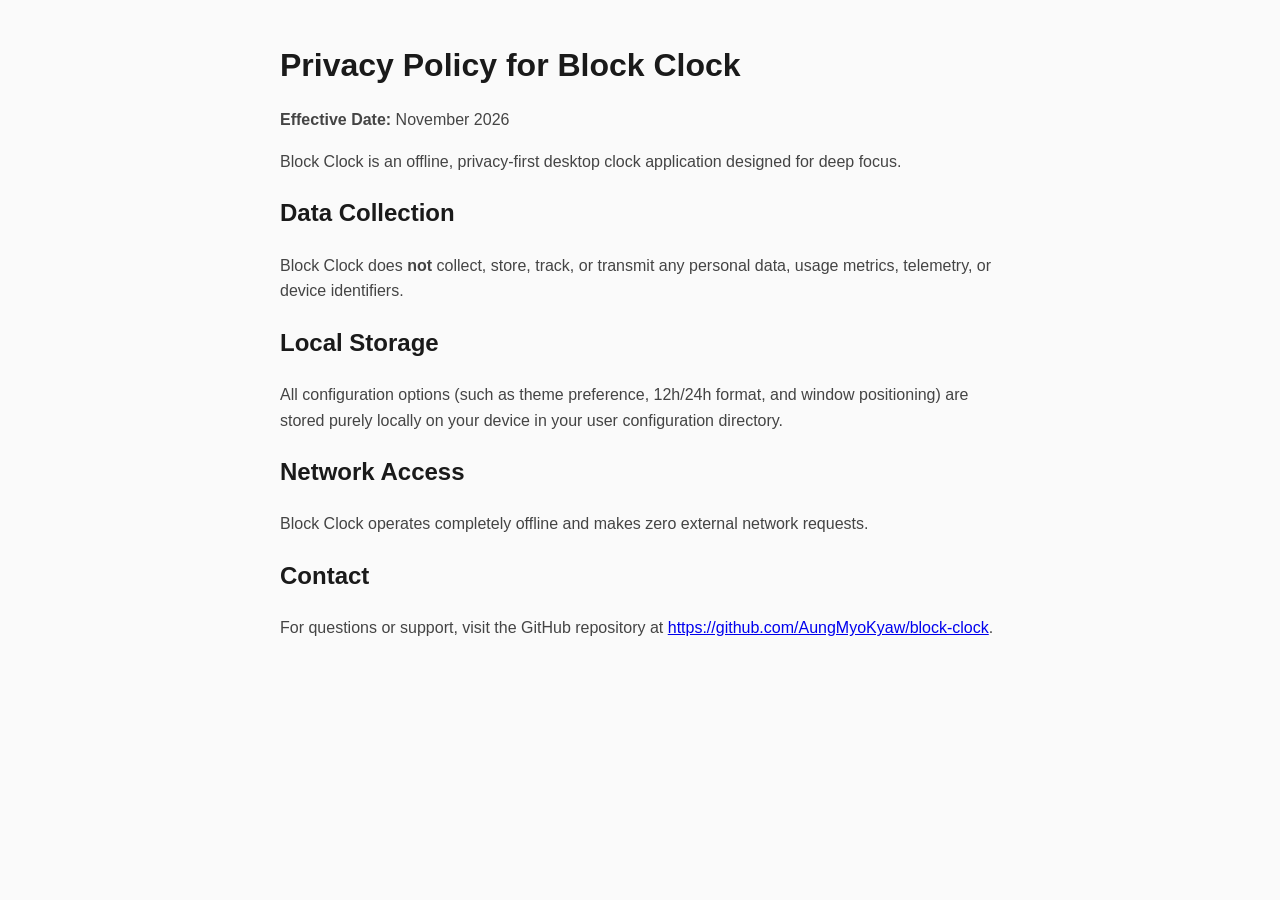
==== site/privacy.html @ 9a65d463 "docs: add privacy policy page" ====
<!DOCTYPE html>
<html lang="en">
<head>
  <meta charset="UTF-8">
  <meta name="viewport" content="width=device-width, initial-scale=1.0">
  <title>Block Clock — Privacy Policy</title>
  <style>
    body {
      font-family: -apple-system, BlinkMacSystemFont, "Segoe UI", Roboto, sans-serif;
      line-height: 1.6;
      max-width: 720px;
      margin: 40px auto;
      padding: 0 20px;
      color: #1a1a1a;
      background: #fafafa;
    }
    h1 { font-size: 2rem; margin-bottom: 0.5rem; }
    p { margin-bottom: 1rem; color: #444; }
  </style>
</head>
<body>
  <h1>Privacy Policy for Block Clock</h1>
  <p><strong>Effective Date:</strong> November 2026</p>
  <p>Block Clock is an offline, privacy-first desktop clock application designed for deep focus.</p>
  <h2>Data Collection</h2>
  <p>Block Clock does <strong>not</strong> collect, store, track, or transmit any personal data, usage metrics, telemetry, or device identifiers.</p>
  <h2>Local Storage</h2>
  <p>All configuration options (such as theme preference, 12h/24h format, and window positioning) are stored purely locally on your device in your user configuration directory.</p>
  <h2>Network Access</h2>
  <p>Block Clock operates completely offline and makes zero external network requests.</p>
  <h2>Contact</h2>
  <p>For questions or support, visit the GitHub repository at <a href="https://github.com/AungMyoKyaw/block-clock">https://github.com/AungMyoKyaw/block-clock</a>.</p>
</body>
</html>
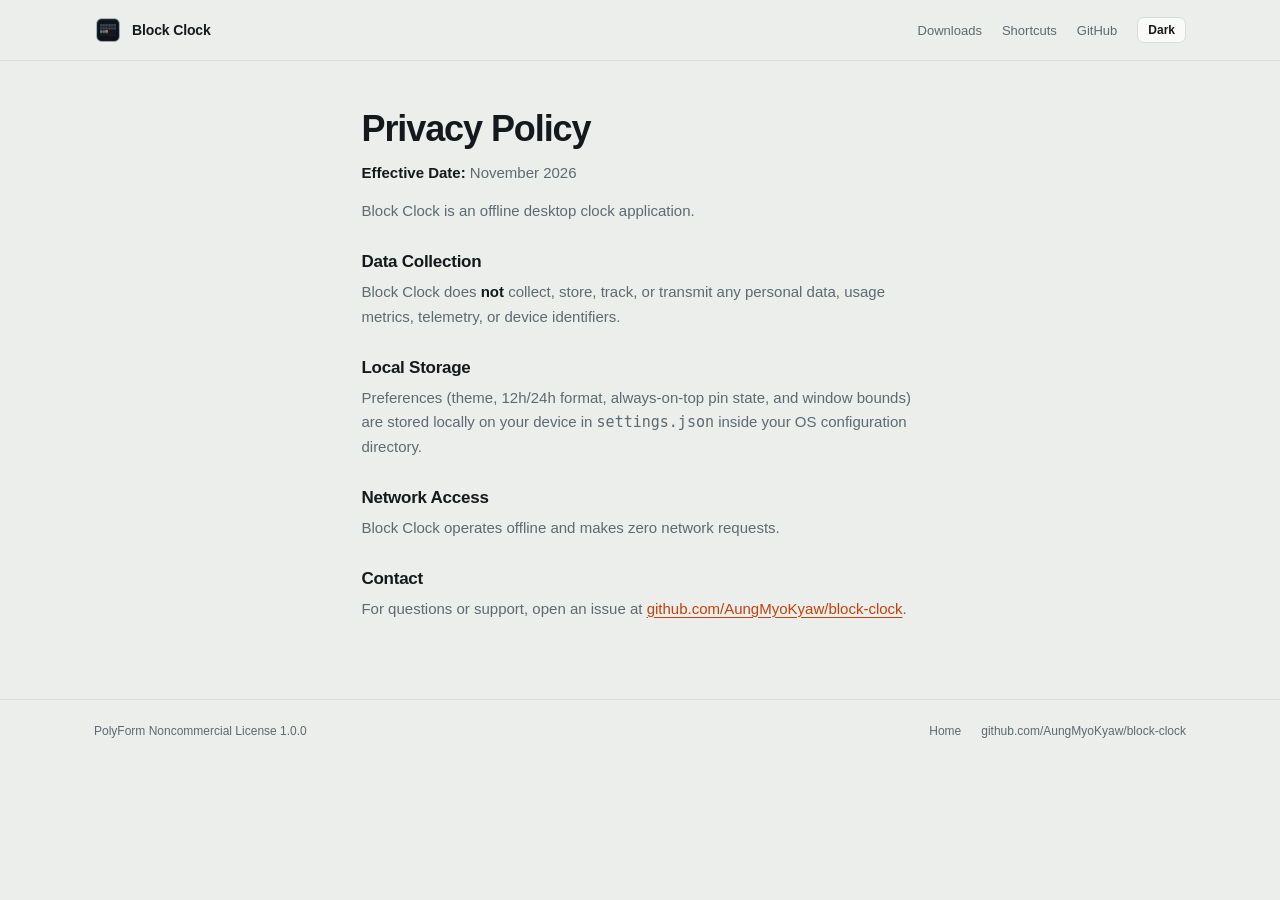
==== commit 9ec6114f: "style(human-craft): ui ux and microcopy" ====
--- a/site/privacy.html
+++ b/site/privacy.html
@@ -1,34 +1,57 @@
-<!DOCTYPE html>
+<!doctype html>
 <html lang="en">
 <head>
-  <meta charset="UTF-8">
-  <meta name="viewport" content="width=device-width, initial-scale=1.0">
-  <title>Block Clock — Privacy Policy</title>
-  <style>
-    body {
-      font-family: -apple-system, BlinkMacSystemFont, "Segoe UI", Roboto, sans-serif;
-      line-height: 1.6;
-      max-width: 720px;
-      margin: 40px auto;
-      padding: 0 20px;
-      color: #1a1a1a;
-      background: #fafafa;
-    }
-    h1 { font-size: 2rem; margin-bottom: 0.5rem; }
-    p { margin-bottom: 1rem; color: #444; }
-  </style>
+  <meta charset="utf-8" />
+  <meta name="viewport" content="width=device-width, initial-scale=1" />
+  <title>Privacy Policy — Block Clock</title>
+  <meta name="description" content="Block Clock operates completely offline with zero telemetry or network requests." />
+  <link rel="icon" type="image/png" href="assets/app-icon.png" />
+  <link rel="stylesheet" href="styles.css" />
 </head>
 <body>
-  <h1>Privacy Policy for Block Clock</h1>
-  <p><strong>Effective Date:</strong> November 2026</p>
-  <p>Block Clock is an offline, privacy-first desktop clock application designed for deep focus.</p>
-  <h2>Data Collection</h2>
-  <p>Block Clock does <strong>not</strong> collect, store, track, or transmit any personal data, usage metrics, telemetry, or device identifiers.</p>
-  <h2>Local Storage</h2>
-  <p>All configuration options (such as theme preference, 12h/24h format, and window positioning) are stored purely locally on your device in your user configuration directory.</p>
-  <h2>Network Access</h2>
-  <p>Block Clock operates completely offline and makes zero external network requests.</p>
-  <h2>Contact</h2>
-  <p>For questions or support, visit the GitHub repository at <a href="https://github.com/AungMyoKyaw/block-clock">https://github.com/AungMyoKyaw/block-clock</a>.</p>
+  <header class="topbar">
+    <div class="container topbar-inner">
+      <a class="brand" href="index.html">
+        <img src="assets/app-icon.png" width="28" height="28" alt="" />
+        <span>Block Clock</span>
+      </a>
+      <nav class="nav" aria-label="Primary">
+        <a href="index.html#downloads">Downloads</a>
+        <a href="index.html#shortcuts">Shortcuts</a>
+        <a href="https://github.com/AungMyoKyaw/block-clock" target="_blank" rel="noreferrer">GitHub</a>
+        <button id="theme-toggle" class="icon-toggle" type="button" aria-label="Toggle color theme">Theme</button>
+      </nav>
+    </div>
+  </header>
+
+  <main class="container prose">
+    <h1>Privacy Policy</h1>
+    <p><strong>Effective Date:</strong> November 2026</p>
+    <p>Block Clock is an offline desktop clock application.</p>
+
+    <h2>Data Collection</h2>
+    <p>Block Clock does <strong>not</strong> collect, store, track, or transmit any personal data, usage metrics, telemetry, or device identifiers.</p>
+
+    <h2>Local Storage</h2>
+    <p>Preferences (theme, 12h/24h format, always-on-top pin state, and window bounds) are stored locally on your device in <code>settings.json</code> inside your OS configuration directory.</p>
+
+    <h2>Network Access</h2>
+    <p>Block Clock operates offline and makes zero network requests.</p>
+
+    <h2>Contact</h2>
+    <p>For questions or support, open an issue at <a href="https://github.com/AungMyoKyaw/block-clock" target="_blank" rel="noreferrer">github.com/AungMyoKyaw/block-clock</a>.</p>
+  </main>
+
+  <footer class="footer">
+    <div class="container footer-inner">
+      <span>PolyForm Noncommercial License 1.0.0</span>
+      <div class="footer-links">
+        <a href="index.html">Home</a>
+        <a href="https://github.com/AungMyoKyaw/block-clock" target="_blank" rel="noreferrer">github.com/AungMyoKyaw/block-clock</a>
+      </div>
+    </div>
+  </footer>
+
+  <script src="app.js"></script>
 </body>
 </html>
--- a/site/styles.css
+++ b/site/styles.css
@@ -0,0 +1,710 @@
+:root {
+  --bg: #eceeeb;
+  --surface: #fafbf8;
+  --future: #ffffff;
+  --grid: #d7dcde;
+  --grid-strong: #b9c2c5;
+  --past-day: #c5ced3;
+  --current-hour: #809cb0;
+  --now: #c2410c;
+  --now-ring: #a95500;
+  --btn-primary-text: #ffffff;
+  --text: #16191c;
+  --text-muted: #5e6970;
+  --text-faint: #4f5860;
+}
+
+@media (prefers-color-scheme: dark) {
+  :root:not([data-theme="light"]) {
+    --bg: #0b0e12;
+    --surface: #0f1419;
+    --future: #151a20;
+    --grid: #29313a;
+    --grid-strong: #424d58;
+    --past-day: #3c4854;
+    --current-hour: #66839a;
+    --now: #fb923c;
+    --now-ring: #f5b942;
+    --btn-primary-text: #0b0e12;
+    --text: #f4f7f9;
+    --text-muted: #909ca8;
+    --text-faint: #7d8996;
+  }
+}
+
+:root[data-theme="dark"] {
+  --bg: #0b0e12;
+  --surface: #0f1419;
+  --future: #151a20;
+  --grid: #29313a;
+  --grid-strong: #424d58;
+  --past-day: #3c4854;
+  --current-hour: #66839a;
+  --now: #fb923c;
+  --now-ring: #f5b942;
+  --btn-primary-text: #0b0e12;
+  --text: #f4f7f9;
+  --text-muted: #909ca8;
+  --text-faint: #7d8996;
+}
+
+* { box-sizing: border-box; }
+
+html, body {
+  margin: 0;
+  padding: 0;
+  background: var(--bg);
+  color: var(--text);
+  font-family: -apple-system, BlinkMacSystemFont, "SF Pro Text", "Segoe UI", Roboto, Helvetica, Arial, sans-serif;
+  font-feature-settings: "tnum" 1;
+  font-variant-numeric: tabular-nums;
+  -webkit-font-smoothing: antialiased;
+}
+
+a {
+  color: inherit;
+  text-decoration: none;
+}
+
+::selection {
+  background: var(--now);
+  color: var(--btn-primary-text);
+}
+
+a:focus-visible,
+button:focus-visible {
+  outline: 2px solid var(--now);
+  outline-offset: 2px;
+}
+
+.icon-toggle,
+.tool-btn,
+.btn,
+.download-card,
+.clear-btn,
+.tool-link,
+.nav a {
+  transition: border-color 150ms ease-out, background-color 150ms ease-out, color 150ms ease-out, filter 150ms ease-out;
+}
+
+.container {
+  max-width: 1140px;
+  margin: 0 auto;
+  padding: 0 24px;
+}
+
+.topbar {
+  border-bottom: 1px solid var(--grid);
+  background: var(--bg);
+}
+
+.topbar-inner {
+  display: flex;
+  align-items: center;
+  justify-content: space-between;
+  height: 60px;
+}
+
+.brand {
+  display: inline-flex;
+  align-items: center;
+  gap: 10px;
+  font-size: 14px;
+  font-weight: 700;
+  letter-spacing: -0.01em;
+}
+
+.brand img {
+  border-radius: 6px;
+}
+
+.nav {
+  display: flex;
+  align-items: center;
+  gap: 20px;
+  font-size: 13px;
+  font-weight: 500;
+  color: var(--text-muted);
+}
+
+.nav a:hover {
+  color: var(--text);
+}
+
+.icon-toggle,
+.tool-btn {
+  border: 1px solid var(--grid);
+  background: var(--surface);
+  color: var(--text);
+  border-radius: 7px;
+  padding: 5px 10px;
+  font-size: 12px;
+  font-weight: 600;
+  cursor: pointer;
+}
+
+.icon-toggle:hover,
+.tool-btn:hover {
+  border-color: var(--grid-strong);
+}
+
+.hero {
+  padding: 56px 0 36px;
+}
+
+.hero h1 {
+  margin: 0;
+  font-size: clamp(32px, 5vw, 48px);
+  font-weight: 700;
+  letter-spacing: -0.035em;
+  line-height: 1.05;
+}
+
+.subtitle {
+  margin: 14px 0 0;
+  max-width: 58ch;
+  color: var(--text-muted);
+  font-size: 16px;
+  line-height: 1.5;
+}
+
+.hero-actions {
+  margin-top: 24px;
+  display: flex;
+  flex-wrap: wrap;
+  gap: 12px;
+}
+
+.btn {
+  display: inline-flex;
+  align-items: center;
+  justify-content: center;
+  padding: 10px 18px;
+  border-radius: 9px;
+  font-size: 13px;
+  font-weight: 600;
+  border: 1px solid transparent;
+}
+
+.btn-primary {
+  background: var(--now);
+  color: var(--btn-primary-text);
+}
+
+.btn-primary:hover {
+  filter: brightness(1.06);
+}
+
+.btn-secondary {
+  border-color: var(--grid-strong);
+  background: var(--surface);
+  color: var(--text);
+}
+
+.btn-secondary:hover {
+  border-color: var(--text-muted);
+}
+
+.demo-section {
+  padding-bottom: 56px;
+}
+
+.clock-window {
+  display: grid;
+  grid-template-columns: minmax(0, 1fr) 280px;
+  border: 1px solid var(--grid-strong);
+  border-radius: 14px;
+  background: var(--bg);
+  overflow: hidden;
+}
+
+.clock-panel {
+  padding: 24px;
+  display: flex;
+  flex-direction: column;
+  gap: 16px;
+  min-width: 0;
+}
+
+.clock-header {
+  display: flex;
+  align-items: flex-end;
+  justify-content: space-between;
+  gap: 16px;
+  padding-bottom: 14px;
+  border-bottom: 1px solid var(--grid);
+}
+
+.wordmark {
+  display: block;
+  font-size: 10px;
+  font-weight: 700;
+  letter-spacing: 0.14em;
+  text-transform: uppercase;
+  color: var(--text-faint);
+}
+
+.live-time {
+  margin-top: 4px;
+  font-size: 42px;
+  font-weight: 700;
+  line-height: 0.96;
+  letter-spacing: -0.04em;
+}
+
+.live-date {
+  margin-top: 4px;
+  font-size: 13px;
+  font-weight: 500;
+  color: var(--text-muted);
+}
+
+.clock-tools {
+  display: flex;
+  align-items: center;
+  gap: 12px;
+}
+
+.tool-link {
+  border: 0;
+  background: transparent;
+  padding: 6px 0;
+  color: var(--now);
+  font-size: 11px;
+  font-weight: 700;
+  letter-spacing: 0.04em;
+  text-transform: uppercase;
+  cursor: pointer;
+}
+
+.grid-card {
+  border: 1px solid var(--grid);
+  border-radius: 12px;
+  background: var(--surface);
+  padding: 14px;
+  overflow-x: auto;
+}
+
+.ruler-row {
+  display: flex;
+  align-items: center;
+  gap: 8px;
+  margin-bottom: 8px;
+  min-width: 560px;
+}
+
+.ruler-spacer {
+  width: 24px;
+  flex: 0 0 24px;
+}
+
+.ruler-marks {
+  flex: 1;
+  display: grid;
+  grid-template-columns: repeat(4, 1fr);
+  font-size: 10px;
+  font-weight: 600;
+  color: var(--text-faint);
+}
+
+.hover-readout {
+  font-size: 11px;
+  font-weight: 600;
+  color: var(--text);
+  min-height: 14px;
+}
+
+.block-grid {
+  display: flex;
+  flex-direction: column;
+  gap: 3px;
+  min-width: 560px;
+}
+
+.hour-row {
+  display: flex;
+  align-items: stretch;
+  gap: 8px;
+  height: 12px;
+}
+
+.hour-row.hour-break {
+  margin-top: 4px;
+}
+
+.hour-label {
+  width: 24px;
+  flex: 0 0 24px;
+  font-size: 10px;
+  font-weight: 600;
+  color: var(--text-muted);
+  text-align: right;
+  line-height: 12px;
+}
+
+.hour-track {
+  flex: 1;
+  display: grid;
+  grid-template-columns: repeat(60, minmax(0, 1fr));
+  gap: 1px;
+}
+
+.cell {
+  border: 0;
+  padding: 0;
+  border-radius: 2px;
+  cursor: pointer;
+  background: var(--future);
+}
+
+.cell:focus-visible {
+  outline: 2px solid var(--now);
+  outline-offset: 1px;
+  position: relative;
+  z-index: 1;
+}
+
+.cell[data-state="past-day"] { background: var(--past-day); }
+.cell[data-state="current-hour-past"] { background: var(--current-hour); }
+.cell[data-state="now"] {
+  background: var(--now);
+  box-shadow: inset 0 0 0 2px var(--now-ring);
+}
+.cell.selected:not([data-state="now"]) {
+  box-shadow: inset 0 0 0 1px var(--text);
+}
+
+.rail {
+  border-left: 1px solid var(--grid);
+  padding: 24px;
+  display: flex;
+  flex-direction: column;
+  gap: 18px;
+}
+
+.rail-section {
+  display: flex;
+  flex-direction: column;
+  gap: 10px;
+}
+
+.rail-label {
+  font-size: 10px;
+  font-weight: 700;
+  letter-spacing: 0.14em;
+  text-transform: uppercase;
+  color: var(--text-faint);
+}
+
+.stat-row {
+  display: flex;
+  justify-content: space-between;
+  font-size: 13px;
+}
+
+.stat-row span { color: var(--text-muted); }
+.stat-row strong { font-weight: 600; }
+
+.progress-track {
+  height: 4px;
+  border-radius: 999px;
+  background: var(--grid);
+  overflow: hidden;
+}
+
+.progress-fill {
+  height: 100%;
+  width: 0%;
+  background: var(--now);
+  border-radius: inherit;
+}
+
+.rail-divider {
+  height: 1px;
+  background: var(--grid);
+}
+
+.selection-header {
+  display: flex;
+  align-items: center;
+  justify-content: space-between;
+}
+
+.clear-btn {
+  border: 0;
+  background: transparent;
+  color: var(--text-muted);
+  font-size: 11px;
+  font-weight: 600;
+  text-transform: uppercase;
+  cursor: pointer;
+}
+
+.selection-empty {
+  font-size: 12px;
+  line-height: 1.45;
+  color: var(--text-muted);
+}
+
+.sel-time {
+  font-size: 26px;
+  font-weight: 700;
+  letter-spacing: -0.03em;
+}
+
+.sel-state {
+  margin-top: 4px;
+  font-size: 11px;
+  font-weight: 700;
+  text-transform: uppercase;
+  color: var(--now);
+}
+
+.sel-block {
+  margin-top: 4px;
+  font-size: 12px;
+  font-weight: 600;
+  color: var(--text-muted);
+}
+
+.sel-offset {
+  margin-top: 2px;
+  font-size: 12px;
+  color: var(--text-muted);
+}
+
+.rail-footer {
+  margin-top: auto;
+  display: flex;
+  flex-direction: column;
+  gap: 12px;
+}
+
+.tz-row {
+  display: flex;
+  align-items: center;
+  gap: 8px;
+  font-size: 12px;
+  color: var(--text-muted);
+}
+
+.dst-badge {
+  padding: 1px 6px;
+  border: 1px solid var(--grid);
+  border-radius: 4px;
+  font-size: 10px;
+  font-weight: 600;
+}
+
+.legend {
+  padding-top: 12px;
+  border-top: 1px solid var(--grid);
+  display: grid;
+  gap: 6px;
+}
+
+.legend-item {
+  display: flex;
+  align-items: center;
+  gap: 8px;
+  font-size: 11px;
+  font-weight: 600;
+  color: var(--text-muted);
+}
+
+.swatch {
+  width: 9px;
+  height: 9px;
+  border-radius: 2px;
+  border: 1px solid var(--grid-strong);
+}
+
+.swatch.past-day { background: var(--past-day); }
+.swatch.current-hour { background: var(--current-hour); }
+.swatch.now { background: var(--now); }
+.swatch.future { background: var(--future); }
+
+.section {
+  padding: 40px 0;
+  border-top: 1px solid var(--grid);
+}
+
+.section-head {
+  display: flex;
+  align-items: baseline;
+  justify-content: space-between;
+  gap: 16px;
+  margin-bottom: 20px;
+}
+
+.section h2 {
+  margin: 0 0 16px;
+  font-size: 20px;
+  font-weight: 700;
+  letter-spacing: -0.02em;
+}
+
+.section-head h2 {
+  margin: 0;
+}
+
+.section-head a {
+  font-size: 13px;
+  color: var(--text-muted);
+  text-decoration: underline;
+  text-underline-offset: 3px;
+}
+
+.download-grid {
+  display: grid;
+  grid-template-columns: repeat(4, minmax(0, 1fr));
+  gap: 14px;
+}
+
+.download-card {
+  display: flex;
+  flex-direction: column;
+  gap: 6px;
+  padding: 18px;
+  border: 1px solid var(--grid);
+  border-radius: 12px;
+  background: var(--surface);
+}
+
+.download-card:hover {
+  border-color: var(--now);
+}
+
+.dl-os {
+  font-size: 14px;
+  font-weight: 700;
+}
+
+.dl-file {
+  font-family: ui-monospace, SFMono-Regular, Menlo, Consolas, monospace;
+  font-size: 11px;
+  color: var(--now);
+  word-break: break-all;
+}
+
+.dl-meta {
+  font-size: 12px;
+  color: var(--text-muted);
+  line-height: 1.4;
+}
+
+.two-col {
+  display: grid;
+  grid-template-columns: repeat(2, minmax(0, 1fr));
+  gap: 36px;
+}
+
+.spec-list {
+  margin: 0;
+  display: grid;
+  gap: 10px;
+}
+
+.spec-list div {
+  display: grid;
+  grid-template-columns: 160px minmax(0, 1fr);
+  gap: 12px;
+  padding-bottom: 10px;
+  border-bottom: 1px solid var(--grid);
+  font-size: 13px;
+}
+
+.spec-list dt {
+  font-weight: 600;
+  color: var(--text);
+}
+
+.spec-list dd {
+  margin: 0;
+  color: var(--text-muted);
+}
+
+.footer {
+  border-top: 1px solid var(--grid);
+  padding: 24px 0 40px;
+  font-size: 12px;
+  color: var(--text-muted);
+}
+
+.footer-inner {
+  display: flex;
+  justify-content: space-between;
+  gap: 16px;
+}
+
+.footer-links {
+  display: flex;
+  gap: 20px;
+}
+
+.footer-links a:hover {
+  color: var(--text);
+}
+
+.prose {
+  max-width: 68ch;
+  padding: 48px 24px 64px;
+}
+
+.prose h1 {
+  margin: 0 0 12px;
+  font-size: clamp(28px, 4vw, 36px);
+  font-weight: 700;
+  letter-spacing: -0.03em;
+  line-height: 1.1;
+}
+
+.prose h2 {
+  margin: 28px 0 8px;
+  font-size: 17px;
+  font-weight: 700;
+  letter-spacing: -0.015em;
+}
+
+.prose p {
+  margin: 0 0 14px;
+  font-size: 15px;
+  line-height: 1.65;
+  color: var(--text-muted);
+}
+
+.prose p strong {
+  color: var(--text);
+}
+
+.prose a {
+  color: var(--now);
+  text-decoration: underline;
+  text-underline-offset: 3px;
+}
+
+@media (max-width: 900px) {
+  .clock-window {
+    grid-template-columns: 1fr;
+  }
+  .rail {
+    border-left: 0;
+    border-top: 1px solid var(--grid);
+  }
+  .download-grid {
+    grid-template-columns: repeat(2, minmax(0, 1fr));
+  }
+  .two-col {
+    grid-template-columns: 1fr;
+  }
+}
+
+@media (max-width: 560px) {
+  .download-grid {
+    grid-template-columns: 1fr;
+  }
+  .spec-list div {
+    grid-template-columns: 1fr;
+    gap: 4px;
+  }
+}
